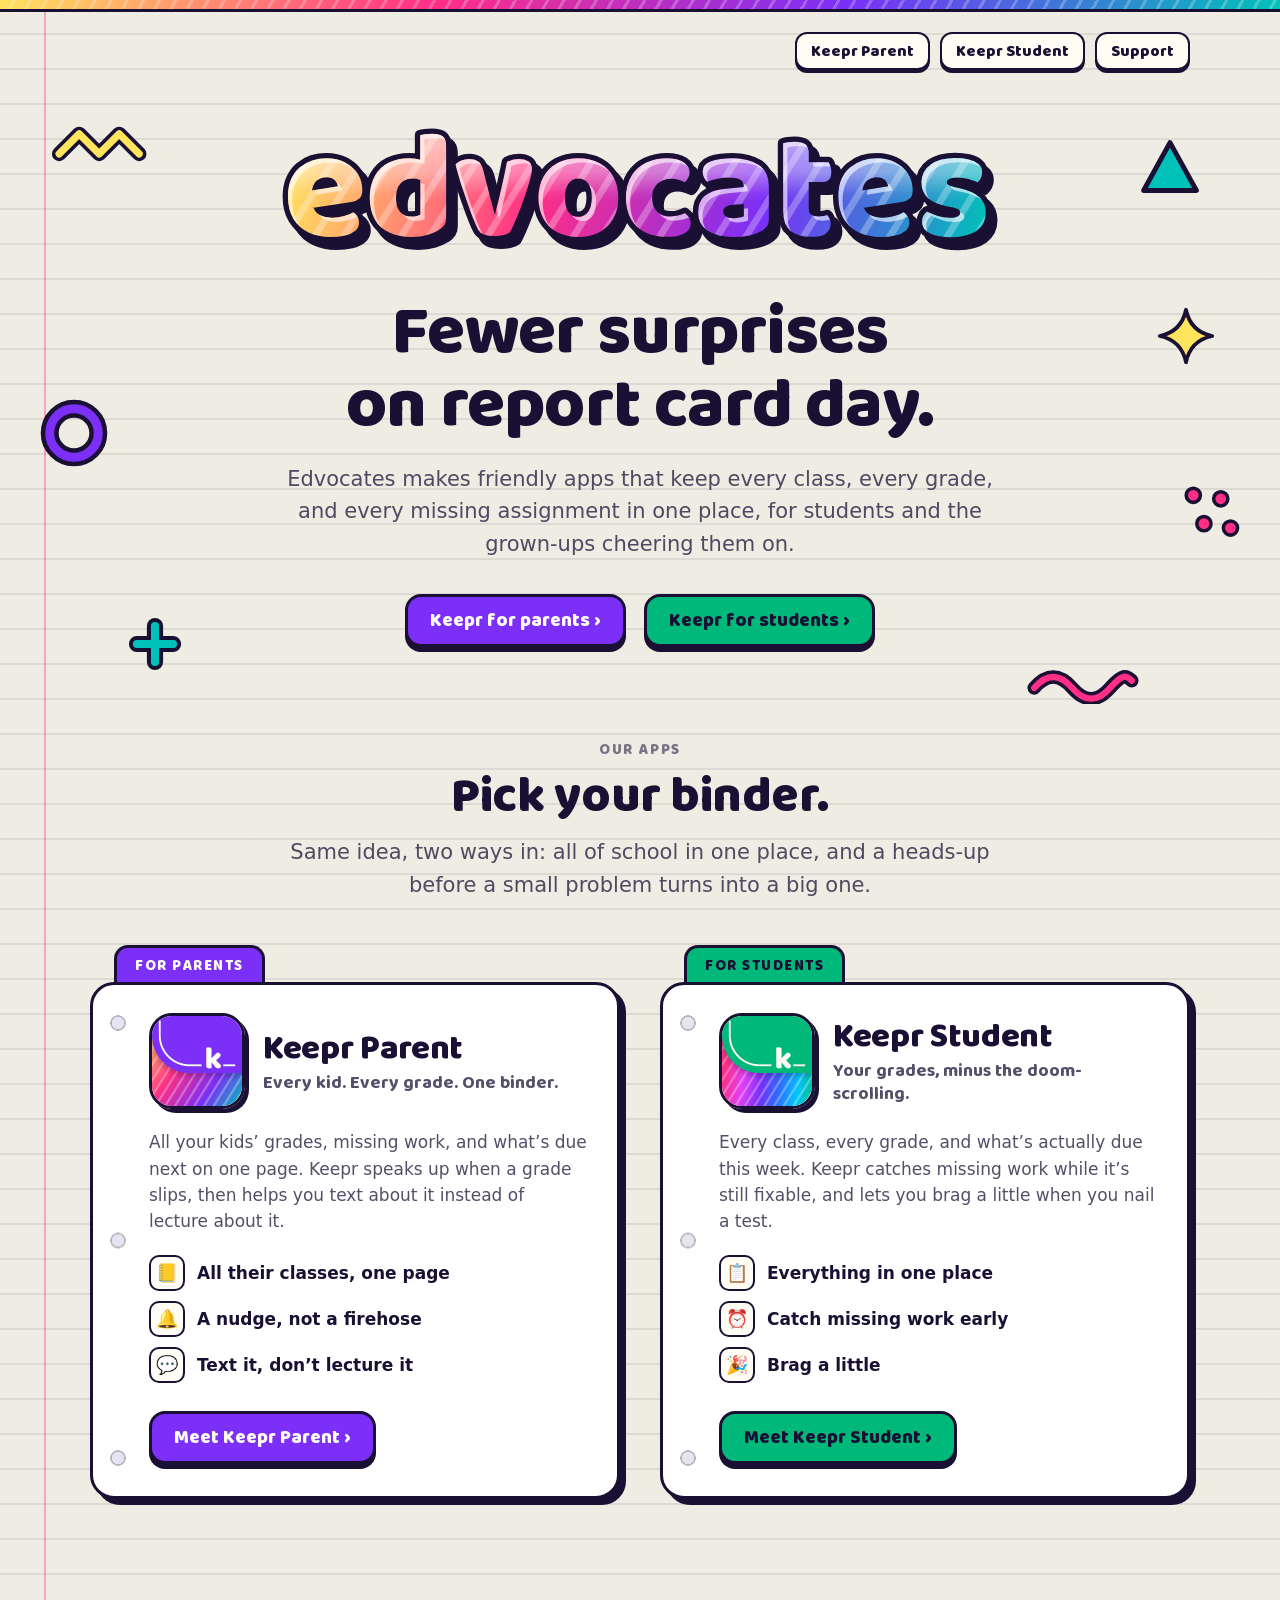
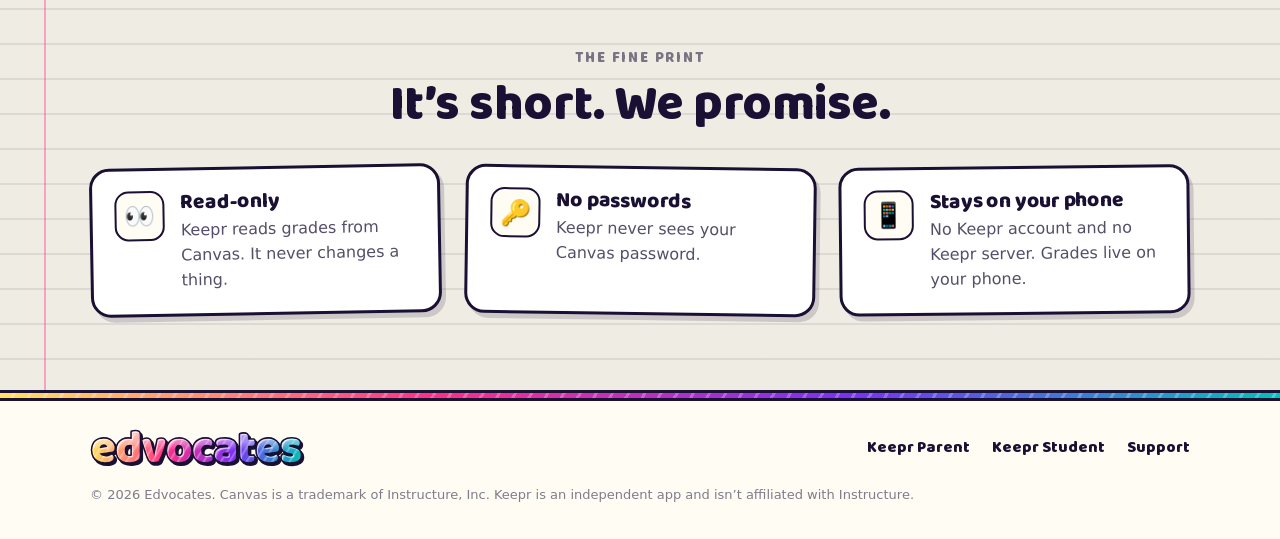
==== public/index.html @ aea4eb7f "Prepare the site for Cloudflare Workers hosting Move the site into public/ and add wrangler.jsonc so" ====
<!doctype html>
<html lang="en">
<head>
  <meta charset="utf-8">
  <meta name="viewport" content="width=device-width, initial-scale=1">
  <title>Edvocates · Cool tools for school</title>
  <meta name="description" content="Edvocates makes Keepr Parent and Keepr Student: friendly apps that keep every class, every grade, and every missing assignment in one place.">
  <link rel="canonical" href="https://edvocates.com/">
  <meta name="theme-color" content="#1A1033">
  <link rel="icon" href="favicon.ico" sizes="32x32">
  <link rel="icon" href="favicon.svg" type="image/svg+xml">
  <link rel="preload" href="assets/fonts/baloo2-latin.woff2" as="font" type="font/woff2" crossorigin>
  <link rel="stylesheet" href="assets/site.css">
  <meta property="og:type" content="website">
  <meta property="og:site_name" content="Edvocates">
  <meta property="og:title" content="Edvocates · Cool tools for school">
  <meta property="og:description" content="Friendly apps that keep every class, every grade, and every missing assignment in one place.">
  <meta property="og:url" content="https://edvocates.com/">
  <meta property="og:image" content="https://edvocates.com/assets/img/og-image.png">
  <meta property="og:image:width" content="1200">
  <meta property="og:image:height" content="630">
  <meta property="og:image:alt" content="The Edvocates wordmark above the Keepr Parent and Keepr Student app icons">
  <meta name="twitter:card" content="summary_large_image">
</head>
<body>
  <a class="skip btn" href="#main">Skip to content</a>

  <header class="site-header site-header--home">
    <div class="wrap">
      <nav class="nav" aria-label="Main">
        <a href="/keepr-parent">Keepr Parent</a>
        <a href="/keepr-student">Keepr Student</a>
        <a href="/support">Support</a>
      </nav>
    </div>
  </header>

  <main id="main">
    <section class="hero">
      <div class="confetti" aria-hidden="true">
        <svg class="c1" viewBox="0 0 110 44"><g fill="none" stroke-linecap="round" stroke-linejoin="round"><path d="M9 34L31 12L53 34L75 12L97 34" stroke="#1A1033" stroke-width="16"/><path d="M9 34L31 12L53 34L75 12L97 34" stroke="#FFE45E" stroke-width="8"/></g></svg>
        <svg class="c2" viewBox="0 0 80 74"><path d="M40 8L72 66H8Z" fill="#00C2B8" stroke="#1A1033" stroke-width="6" stroke-linejoin="round"/></svg>
        <svg class="c3" viewBox="0 0 80 80"><circle cx="40" cy="40" r="27" fill="none" stroke="#1A1033" stroke-width="20"/><circle cx="40" cy="40" r="27" fill="none" stroke="#7B2FF7" stroke-width="10"/></svg>
        <svg class="c4" viewBox="0 0 70 70"><g fill="#FF2E86" stroke="#1A1033" stroke-width="4"><circle cx="15" cy="15" r="8"/><circle cx="46" cy="19" r="8"/><circle cx="27" cy="47" r="8"/><circle cx="57" cy="52" r="8"/></g></svg>
        <svg class="c5" viewBox="0 0 80 80"><path d="M40 5Q46 34 75 40Q46 46 40 75Q34 46 5 40Q34 34 40 5Z" fill="#FFE45E" stroke="#1A1033" stroke-width="5" stroke-linejoin="round"/></svg>
        <svg class="c6" viewBox="0 0 124 40"><g fill="none" stroke-linecap="round"><path d="M8 22C22 6 36 6 50 22S78 38 92 22S110 8 116 14" stroke="#1A1033" stroke-width="15"/><path d="M8 22C22 6 36 6 50 22S78 38 92 22S110 8 116 14" stroke="#FF2E86" stroke-width="7"/></g></svg>
        <svg class="c7" viewBox="0 0 60 60"><g stroke-linecap="round"><path d="M30 10V50M10 30H50" stroke="#1A1033" stroke-width="18"/><path d="M30 10V50M10 30H50" stroke="#00C2B8" stroke-width="9"/></g></svg>
      </div>
      <div class="wrap">
        <img class="hero__logo" src="assets/img/edvocates-logo.svg" alt="Edvocates">
        <h1>Fewer surprises on report card day.</h1>
        <p class="lede">Edvocates makes friendly apps that keep every class, every grade, and every missing assignment in one place, for students and the grown-ups cheering them on.</p>
        <div class="hero__cta">
          <a class="btn btn--parent" href="/keepr-parent">Keepr for parents ›</a>
          <a class="btn btn--student" href="/keepr-student">Keepr for students ›</a>
        </div>
      </div>
    </section>

    <section class="section section--tight" aria-labelledby="apps-title">
      <div class="wrap">
        <div class="center">
          <p class="eyebrow">Our apps</p>
          <h2 id="apps-title">Pick your binder.</h2>
          <p class="lede">Same idea, two ways in: all of school in one place, and a heads-up before a small problem turns into a big one.</p>
        </div>

        <div class="apps">
          <article class="folder theme-parent">
            <span class="folder__tab">For parents</span>
            <div class="folder__body app-card">
              <div class="app-card__head">
                <img class="app-icon wiggle" src="assets/img/keepr-parent-icon.png" alt="" width="96" height="96">
                <div>
                  <h3>Keepr Parent</h3>
                  <p class="app-card__tagline">Every kid. Every grade. One binder.</p>
                </div>
              </div>
              <p class="app-card__blurb">All your kids’ grades, missing work, and what’s due next on one page. Keepr speaks up when a grade slips, then helps you text about it instead of lecture about it.</p>
              <ul class="minis">
                <li><span class="emo" aria-hidden="true">📒</span>All their classes, one page</li>
                <li><span class="emo" aria-hidden="true">🔔</span>A nudge, not a firehose</li>
                <li><span class="emo" aria-hidden="true">💬</span>Text it, don’t lecture it</li>
              </ul>
              <a class="btn btn--parent" href="/keepr-parent">Meet Keepr Parent ›</a>
            </div>
          </article>

          <article class="folder theme-student">
            <span class="folder__tab">For students</span>
            <div class="folder__body app-card">
              <div class="app-card__head">
                <img class="app-icon wiggle" src="assets/img/keepr-student-icon.png" alt="" width="96" height="96">
                <div>
                  <h3>Keepr Student</h3>
                  <p class="app-card__tagline">Your grades, minus the doom-scrolling.</p>
                </div>
              </div>
              <p class="app-card__blurb">Every class, every grade, and what’s actually due this week. Keepr catches missing work while it’s still fixable, and lets you brag a little when you nail a test.</p>
              <ul class="minis">
                <li><span class="emo" aria-hidden="true">📋</span>Everything in one place</li>
                <li><span class="emo" aria-hidden="true">⏰</span>Catch missing work early</li>
                <li><span class="emo" aria-hidden="true">🎉</span>Brag a little</li>
              </ul>
              <a class="btn btn--student" href="/keepr-student">Meet Keepr Student ›</a>
            </div>
          </article>
        </div>
      </div>
    </section>

    <section class="section" aria-labelledby="promise-title">
      <div class="wrap center">
        <p class="eyebrow">The fine print</p>
        <h2 id="promise-title">It’s short. We promise.</h2>
        <div class="promises">
          <div class="promise">
            <span class="emo" aria-hidden="true">👀</span>
            <div><h3>Read-only</h3><p>Keepr reads grades from Canvas. It never changes a thing.</p></div>
          </div>
          <div class="promise">
            <span class="emo" aria-hidden="true">🔑</span>
            <div><h3>No passwords</h3><p>Keepr never sees your Canvas password.</p></div>
          </div>
          <div class="promise">
            <span class="emo" aria-hidden="true">📱</span>
            <div><h3>Stays on your phone</h3><p>No Keepr account and no Keepr server. Grades live on your phone.</p></div>
          </div>
        </div>
      </div>
    </section>
  </main>

  <footer class="site-footer">
    <div class="wrap">
      <a class="foot-brand" href="/"><img src="assets/img/edvocates-logo.svg" alt="Edvocates"></a>
      <nav class="foot-links" aria-label="Footer">
        <a href="/keepr-parent">Keepr Parent</a>
        <a href="/keepr-student">Keepr Student</a>
        <a href="/support">Support</a>
      </nav>
      <p class="fine">© 2026 Edvocates. Canvas is a trademark of Instructure, Inc. Keepr is an independent app and isn’t affiliated with Instructure.</p>
    </div>
  </footer>
</body>
</html>
---- public/assets/site.css ----
/* edvocates.com — one stylesheet for every page.
   The look comes straight from the Keepr apps: ruled notebook paper, chunky
   ink-outlined stickers with hard offset shadows, holo foil, and Baloo 2 for
   anything that should feel puffy. */

@font-face {
  font-family: "Baloo 2";
  src: url("fonts/baloo2-latin.woff2") format("woff2");
  font-weight: 600 800;
  font-style: normal;
  font-display: swap;
  unicode-range: U+0000-00FF, U+0131, U+0152-0153, U+02BB-02BC, U+02C6, U+02DA, U+02DC, U+0304, U+0308, U+0329, U+2000-206F, U+20AC, U+2122, U+2191, U+2193, U+2212, U+2215, U+FEFF, U+FFFD;
}

:root {
  --ink: #1A1033;
  --ink-70: rgba(26, 16, 51, .74);
  --ink-50: rgba(26, 16, 51, .55);
  --pink: #FF2E86;
  --purple: #7B2FF7;
  --teal: #00C2B8;
  --yellow: #FFE45E;
  --cream: #FFFCF4;
  --canvas: #EFECE4;
  --green: #00B87A;

  /* Keepr Parent's foil, and Keepr Student's (the stops from its app icon). */
  --holo: linear-gradient(120deg, #FFE45E 0%, #FF2E86 34%, #7B2FF7 66%, #00C2B8 100%);
  --holo-student: linear-gradient(120deg, #FF2E86 8%, #E040FB 28%, #7B2FF7 46%, #2F6BFF 64%, #00C8FF 82%, #00B87A 100%);
  --stripes: repeating-linear-gradient(120deg, rgba(255, 255, 255, 0) 0 11px, rgba(255, 255, 255, .24) 11px 14px);

  --accent: var(--pink);
  --accent-text: var(--ink);
  --foil: var(--holo);

  --display: "Baloo 2", ui-rounded, "SF Pro Rounded", system-ui, sans-serif;
  --body: -apple-system, BlinkMacSystemFont, "Segoe UI", system-ui, Roboto, "Helvetica Neue", Arial, sans-serif;

  --line: 3px solid var(--ink);
  --shadow: 6px 6px 0 var(--ink);
  --shadow-soft: 4px 5px 0 rgba(26, 16, 51, .16);

  color-scheme: light;
}

.theme-parent { --accent: var(--purple); --accent-text: var(--cream); --foil: var(--holo); }
.theme-student { --accent: var(--green); --accent-text: var(--ink); --foil: var(--holo-student); }

/* ---------- base ---------- */

*, *::before, *::after { box-sizing: border-box; }

html { -webkit-text-size-adjust: 100%; text-size-adjust: 100%; }

body {
  --margin-x: 44px;
  margin: 0;
  min-height: 100vh;
  display: flex;
  flex-direction: column;
  font: 500 17px/1.55 var(--body);
  color: var(--ink);
  background-color: var(--canvas);
  /* notebook paper: a pink margin rule over faint ink lines */
  background-image:
    linear-gradient(90deg, transparent 0 var(--margin-x), rgba(255, 46, 134, .38) var(--margin-x) calc(var(--margin-x) + 2px), transparent calc(var(--margin-x) + 2px)),
    repeating-linear-gradient(180deg, transparent 0 33px, rgba(26, 16, 51, .085) 33px 35px);
}

/* the foil strip across the very top of every page */
body::before {
  content: "";
  display: block;
  height: 12px;
  background: var(--stripes), var(--foil);
  border-bottom: var(--line);
}

img, svg { max-width: 100%; height: auto; display: block; }

a { color: var(--purple); text-decoration-thickness: 2px; text-underline-offset: 3px; }
a:hover { color: var(--pink); }

:focus-visible { outline: 3px solid var(--purple); outline-offset: 4px; border-radius: 8px; }

h1, h2, h3 {
  margin: 0;
  font-family: var(--display);
  font-weight: 800;
  line-height: 1.04;
  letter-spacing: -.01em;
  text-wrap: balance;
}
h1 { font-size: clamp(40px, 6.2vw, 70px); }
h2 { font-size: clamp(32px, 4.4vw, 50px); }
h3 { font-size: 22px; line-height: 1.15; }

p { margin: 0; }

.wrap { width: min(1100px, 100% - 48px); margin-inline: auto; }
main { flex: 1; }
.section { padding-block: clamp(40px, 6vw, 76px); }
.section--tight { padding-top: 0; }

.lede { font-size: clamp(18px, 2vw, 21px); color: var(--ink-70); max-width: 34em; text-wrap: pretty; }
.center { text-align: center; }
.center .lede { margin-inline: auto; }
.center .perks { margin-inline: auto; text-align: left; }
h2 + .lede { margin-top: 14px; }

.eyebrow {
  margin: 0 0 12px;
  font: 800 15px/1 var(--display);
  letter-spacing: .12em;
  text-transform: uppercase;
  color: var(--ink-50);
}

.nowrap { white-space: nowrap; }

.vh {
  position: absolute !important;
  width: 1px; height: 1px;
  overflow: hidden;
  clip: rect(0 0 0 0);
  white-space: nowrap;
}

.skip {
  position: absolute;
  left: 16px; top: -100px;
  z-index: 10;
}
.skip:focus { top: 22px; }

/* ---------- stickers, labels, buttons ---------- */

.label {
  display: inline-block;
  padding: 7px 12px 5px;
  font: 800 14px/1 var(--display);
  letter-spacing: .1em;
  text-transform: uppercase;
  color: var(--ink);
  background: var(--yellow);
  border: 2.5px solid var(--ink);
  border-radius: 9px;
  rotate: -2.5deg;
}

.emo {
  flex: none;
  display: grid;
  place-items: center;
  width: 50px; height: 50px;
  font-size: 25px;
  line-height: 1;
  background: var(--cream);
  border: 2.5px solid var(--ink);
  border-radius: 14px;
}

.btn {
  display: inline-flex;
  align-items: center;
  justify-content: center;
  gap: 10px;
  padding: 15px 22px 13px;
  font: 800 19px/1 var(--display);
  color: var(--ink);
  text-decoration: none;
  background: var(--cream);
  border: var(--line);
  border-radius: 16px;
  box-shadow: 0 5px 0 var(--ink);
  transition: transform .12s ease, box-shadow .12s ease;
}
.btn:hover { color: inherit; transform: translateY(-2px); box-shadow: 0 7px 0 var(--ink); }
.btn:active { transform: translateY(3px); box-shadow: 0 2px 0 var(--ink); }
.btn--parent { background: var(--purple); color: var(--cream); }
.btn--student { background: var(--green); color: var(--ink); }
.btn--parent:hover { color: var(--cream); }
.btn--student:hover { color: var(--ink); }

/* Stand-in until the App Store listing is live. */
.btn--soon { cursor: default; background: #fff; }
.btn--soon:hover, .btn--soon:active { transform: none; box-shadow: 0 5px 0 var(--ink); }
.btn--soon .label { font-size: 12px; padding: 5px 8px 3px; }

/* ---------- header ---------- */

.site-header { padding-block: 20px; }
.site-header .wrap {
  display: flex;
  flex-wrap: wrap;
  align-items: center;
  justify-content: space-between;
  gap: 16px 24px;
}
/* The home page leads with the big wordmark, so its header is just the nav. */
.site-header--home .wrap { justify-content: flex-end; }

.brand { display: inline-flex; border-radius: 14px; }
.brand img { width: auto; height: 56px; }

.nav { display: flex; flex-wrap: wrap; gap: 10px; }
.nav a {
  padding: 10px 14px 8px;
  font: 800 16px/1 var(--display);
  color: var(--ink);
  text-decoration: none;
  background: var(--cream);
  border: 2.5px solid var(--ink);
  border-radius: 12px;
  box-shadow: 0 3px 0 var(--ink);
  transition: transform .12s ease, box-shadow .12s ease;
}
.nav a:hover { color: var(--ink); transform: translateY(-2px); box-shadow: 0 5px 0 var(--ink); }
.nav a:active { transform: translateY(2px); box-shadow: 0 1px 0 var(--ink); }
.nav a[aria-current="page"] { background: var(--accent); color: var(--accent-text); }

/* ---------- home hero ---------- */

.hero {
  position: relative;
  padding-block: clamp(12px, 3vw, 36px) clamp(52px, 8vw, 96px);
  text-align: center;
}
.hero > .wrap { position: relative; z-index: 1; }
.hero__logo { width: min(720px, 100%); margin: 0 auto clamp(26px, 4.5vw, 44px); }
.hero h1 { max-width: 12em; margin-inline: auto; }
.hero .lede { margin: 20px auto 0; }
.hero__cta { display: flex; flex-wrap: wrap; justify-content: center; gap: 16px 18px; margin-top: 34px; }

.confetti { position: absolute; inset: 0; z-index: 0; overflow: hidden; pointer-events: none; }
.confetti svg {
  position: absolute;
  width: var(--w, 56px);
  animation: bob var(--t, 7s) ease-in-out infinite;
}
@keyframes bob {
  0%, 100% { transform: translateY(0) rotate(var(--r, 0deg)); }
  50% { transform: translateY(-12px) rotate(calc(var(--r, 0deg) + 8deg)); }
}
.c1 { --w: 100px; --r: -10deg; --t: 7s; top: 5%; left: 4%; }
.c2 { --w: 66px; --r: 12deg; --t: 8s; top: 7%; right: 6%; }
.c3 { --w: 72px; --t: 9s; top: 47%; left: 3%; }
.c4 { --w: 62px; --t: 6.5s; top: 60%; right: 3%; }
.c5 { --w: 60px; --r: 8deg; --t: 7.5s; top: 33%; right: 5%; }
.c6 { --w: 112px; --r: -6deg; --t: 8.5s; bottom: 6%; right: 11%; }
.c7 { --w: 54px; --r: 20deg; --t: 6s; bottom: 11%; left: 10%; }

/* ---------- home: the two app folders ---------- */

.apps {
  display: grid;
  grid-template-columns: repeat(auto-fit, minmax(min(100%, 440px), 1fr));
  gap: 48px 40px;
  margin-top: 44px;
}

.folder { display: flex; flex-direction: column; }
.folder__tab {
  align-self: flex-start;
  margin-left: 24px;
  padding: 11px 18px 8px;
  font: 800 15px/1 var(--display);
  letter-spacing: .1em;
  text-transform: uppercase;
  color: var(--accent-text);
  background: var(--accent);
  border: var(--line);
  border-bottom: 0;
  border-radius: 14px 14px 0 0;
}
.folder__body {
  position: relative;
  flex: 1;
  display: flex;
  flex-direction: column;
  padding: 28px 30px 32px 56px;
  background: #fff;
  border: var(--line);
  border-radius: 24px;
  box-shadow: var(--shadow);
}
/* three punched binder holes down the left edge, like the app's class cards */
.folder__body::before {
  content: "";
  position: absolute;
  left: 17px; top: 30px; bottom: 30px;
  width: 16px;
  background: radial-gradient(circle at 8px 8px, #E7E4F2 0 6px, rgba(26, 16, 51, .32) 6.5px 7.5px, transparent 8px) 0 0 / 16px calc((100% - 16px) / 2) repeat-y;
}

.app-card__head { display: flex; align-items: center; gap: 18px; }
.app-icon {
  flex: none;
  width: 96px; height: 96px;
  border: var(--line);
  border-radius: 23px;
  box-shadow: 4px 4px 0 var(--ink);
}
.app-card h3 { font-size: clamp(28px, 3vw, 34px); }
.app-card__tagline { margin-top: 4px; font: 700 18px/1.25 var(--display); color: var(--ink-70); }
.app-card__blurb { margin-top: 20px; color: var(--ink-70); }

.minis { display: grid; gap: 10px; margin: 20px 0 28px; padding: 0; list-style: none; }
.minis li { display: flex; align-items: center; gap: 12px; font-weight: 650; }
.minis .emo { width: 36px; height: 36px; font-size: 18px; border-radius: 10px; }
.folder .btn { align-self: flex-start; margin-top: auto; }

/* ---------- promises ---------- */

.promises {
  display: grid;
  grid-template-columns: repeat(auto-fit, minmax(min(100%, 290px), 1fr));
  gap: 24px;
  margin-top: 36px;
}
.promise {
  display: flex;
  gap: 16px;
  align-items: flex-start;
  padding: 20px 22px;
  background: #fff;
  border: var(--line);
  border-radius: 20px;
  box-shadow: var(--shadow-soft);
  text-align: left;
}
.promise:nth-child(1) { rotate: -1deg; }
.promise:nth-child(2) { rotate: .8deg; }
.promise:nth-child(3) { rotate: -.6deg; }
.promise h3 { font-size: 21px; }
.promise p { margin-top: 4px; font-size: 16px; color: var(--ink-70); }

/* ---------- app pages ---------- */

.app-hero {
  display: grid;
  grid-template-columns: minmax(0, 1.12fr) minmax(0, .88fr);
  gap: clamp(36px, 6vw, 80px);
  align-items: center;
  padding-block: clamp(16px, 3vw, 36px) clamp(52px, 8vw, 96px);
}
.app-hero h1 { margin-top: 38px; font-size: clamp(40px, 5.4vw, 64px); }
.app-hero .lede { margin-top: 18px; }
.cta-row { display: flex; flex-wrap: wrap; align-items: center; gap: 16px 20px; margin-top: 30px; }
.cta-note { font-size: 15px; font-weight: 600; color: var(--ink-50); }

/* The binder cover from each app's welcome screen: a flap in the app's
   colour over the foil, with the white rule curving around its corner. */
.binder {
  position: relative;
  height: clamp(200px, 25vw, 260px);
  overflow: hidden;
  background: var(--stripes), var(--foil);
  background-size: auto, 180% 100%;
  border: var(--line);
  border-radius: 30px;
  box-shadow: 6px 7px 0 var(--ink);
  animation: foil 9s ease-in-out infinite alternate;
}
@keyframes foil {
  from { background-position: 0 0, 0% 50%; }
  to { background-position: 0 0, 100% 50%; }
}
.binder__flap {
  position: absolute;
  inset: 0 0 auto 0;
  height: 66%;
  background: var(--accent);
  border-bottom-left-radius: 96px;
  box-shadow: 0 8px 16px rgba(26, 16, 51, .22);
}
.binder__flap::after {
  content: "";
  position: absolute;
  left: 22px; top: 16px; right: -12px; bottom: 22px;
  border-left: 6px solid var(--cream);
  border-bottom: 6px solid var(--cream);
  border-bottom-left-radius: 74px;
}
.binder__mark {
  position: absolute;
  left: 26px; bottom: 18px;
  display: flex;
  align-items: center;
  gap: 12px;
  rotate: -2.5deg;
  font: 800 clamp(40px, 5vw, 52px)/1 var(--display);
  letter-spacing: -.01em;
  color: var(--cream);
  text-shadow: 3px 3px 0 var(--ink);
}
.binder__mark .label { rotate: none; font-size: clamp(12px, 1.4vw, 15px); text-shadow: none; }

.phone {
  width: min(330px, 82vw);
  margin-inline: auto;
  padding: 10px;
  background: var(--ink);
  border-radius: 58px;
  box-shadow: 12px 14px 0 rgba(26, 16, 51, .18);
  rotate: 2.5deg;
}
.phone img { width: 100%; height: auto; border-radius: 48px; }

.perks { display: grid; gap: 16px; margin: 36px 0 0; padding: 0; list-style: none; max-width: 640px; }
.perk {
  display: flex;
  align-items: center;
  gap: 16px;
  padding: 14px 18px;
  background: #fff;
  border: 2.5px solid var(--ink);
  border-radius: 20px;
  box-shadow: 3px 4px 0 rgba(26, 16, 51, .15);
}
.perk:nth-child(odd) { rotate: -.7deg; }
.perk:nth-child(even) { rotate: .7deg; }
.perk h3 { font-size: 21px; }
.perk p { margin-top: 2px; color: var(--ink-70); font-weight: 600; }

.features {
  display: grid;
  grid-template-columns: repeat(auto-fit, minmax(min(100%, 310px), 1fr));
  gap: 22px;
  margin-top: 38px;
}
.feature {
  padding: 22px;
  background: #fff;
  border: 2.5px solid var(--ink);
  border-radius: 20px;
  box-shadow: var(--shadow-soft);
  transition: transform .15s ease, box-shadow .15s ease;
}
.feature:hover { transform: translateY(-3px) rotate(-.6deg); box-shadow: 6px 8px 0 rgba(26, 16, 51, .2); }
.feature h3 { margin: 14px 0 6px; font-size: 21px; }
.feature p { color: var(--ink-70); font-size: 16px; }

.steps {
  display: grid;
  grid-template-columns: repeat(auto-fit, minmax(min(100%, 290px), 1fr));
  gap: 38px 24px;
  margin: 52px 0 0;
  padding: 0;
  list-style: none;
  counter-reset: step;
}
.steps li {
  position: relative;
  padding: 38px 24px 24px;
  background: #fff;
  border: var(--line);
  border-radius: 20px;
  box-shadow: var(--shadow);
  counter-increment: step;
}
.steps li::before {
  content: counter(step);
  position: absolute;
  top: -24px; left: 20px;
  display: grid;
  place-items: center;
  width: 48px; height: 48px;
  font: 800 26px/1 var(--display);
  color: var(--accent-text);
  background: var(--accent);
  border: var(--line);
  border-radius: 50%;
}
.steps h3 { font-size: 22px; }
.steps p { margin-top: 6px; color: var(--ink-70); font-size: 16px; }

.callout {
  display: flex;
  flex-wrap: wrap;
  align-items: center;
  gap: 22px 28px;
  padding: 26px 30px;
  background: #fff;
  border: var(--line);
  border-radius: 26px;
  box-shadow: var(--shadow);
}
.callout__foil {
  flex: none;
  display: grid;
  place-items: center;
  width: 84px; height: 84px;
  font-size: 40px;
  background: var(--stripes), var(--foil);
  border: var(--line);
  border-radius: 22px;
  rotate: -5deg;
}
.callout__text { flex: 1 1 320px; }
.callout h2 { font-size: clamp(28px, 3.4vw, 38px); }
.callout p { margin-top: 6px; color: var(--ink-70); }

/* ---------- support ---------- */

.support { padding-block: clamp(40px, 8vw, 100px) clamp(64px, 10vw, 120px); text-align: center; }
.support .lede { margin: 18px auto 0; }
.support-card {
  position: relative;
  display: inline-block;
  max-width: 100%;
  margin-top: 56px;
  padding: 44px clamp(18px, 6vw, 60px) 36px;
  background: #fff;
  border: var(--line);
  border-radius: 28px;
  box-shadow: 8px 9px 0 var(--ink);
  rotate: -1.2deg;
}
.support-card .label { position: absolute; top: -20px; left: 50%; translate: -50% 0; }
.support-email {
  font: 800 clamp(20px, 6vw, 48px)/1.1 var(--display);
  color: var(--purple);
  text-decoration: none;
  overflow-wrap: anywhere;
}
.support-email:hover { color: var(--pink); }
.support-card p { margin-top: 14px; color: var(--ink-70); }

/* ---------- footer ---------- */

.site-footer { margin-top: auto; background: var(--cream); border-top: var(--line); }
.site-footer::before { content: ""; display: block; height: 8px; background: var(--stripes), var(--holo); border-bottom: var(--line); }
.site-footer .wrap {
  display: flex;
  flex-wrap: wrap;
  align-items: center;
  justify-content: space-between;
  gap: 18px 28px;
  padding-block: 28px 34px;
}
.foot-brand { display: inline-flex; border-radius: 10px; }
.foot-brand img { width: auto; height: 38px; }
.foot-links { display: flex; flex-wrap: wrap; gap: 8px 22px; }
.foot-links a { font: 800 16px/1 var(--display); color: var(--ink); text-decoration: none; }
.foot-links a:hover { color: var(--purple); }
.fine { flex-basis: 100%; font-size: 13px; color: var(--ink-50); }

/* ---------- a little fun ---------- */

.wiggle:hover { animation: wiggle .45s ease-in-out; }
@keyframes wiggle {
  0%, 100% { transform: rotate(0); }
  30% { transform: rotate(-5deg); }
  70% { transform: rotate(4deg); }
}

/* ---------- small screens ---------- */

@media (max-width: 860px) {
  .app-hero { grid-template-columns: 1fr; }
}

@media (max-width: 640px) {
  body { --margin-x: 14px; font-size: 16px; }
  .wrap { width: min(1100px, 100% - 36px); }
  .site-header .wrap { justify-content: center; }
  .brand img { height: 46px; }
  .nav { justify-content: center; }
  .nav a { padding: 9px 11px 7px; font-size: 15px; }
  .confetti { display: none; }
  .folder__body { padding: 24px 20px 26px 42px; }
  .folder__body::before { left: 12px; }
  .app-icon { width: 76px; height: 76px; border-radius: 19px; }
  .binder__flap { border-bottom-left-radius: 76px; }
  .binder__flap::after { left: 18px; bottom: 18px; border-bottom-left-radius: 58px; }
}

@media (prefers-reduced-motion: reduce) {
  *, *::before, *::after { animation: none !important; transition: none !important; }
}
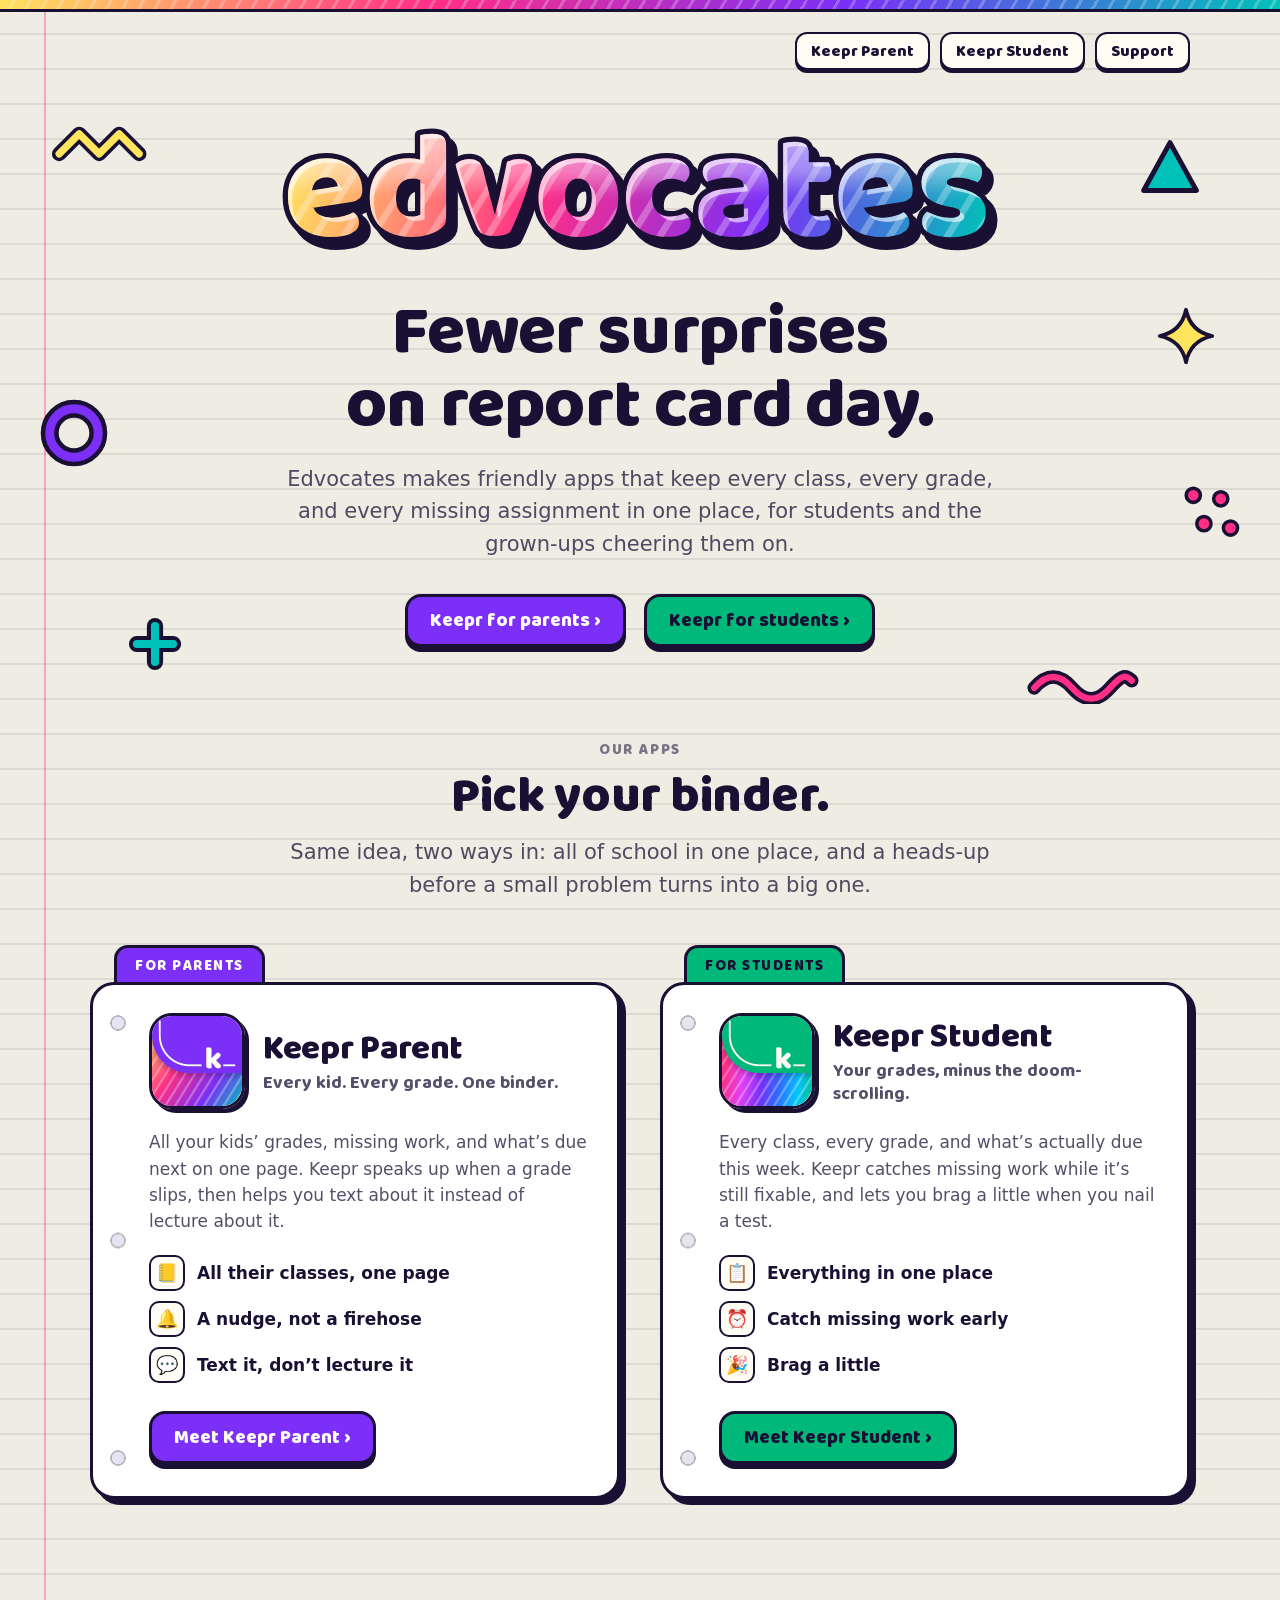
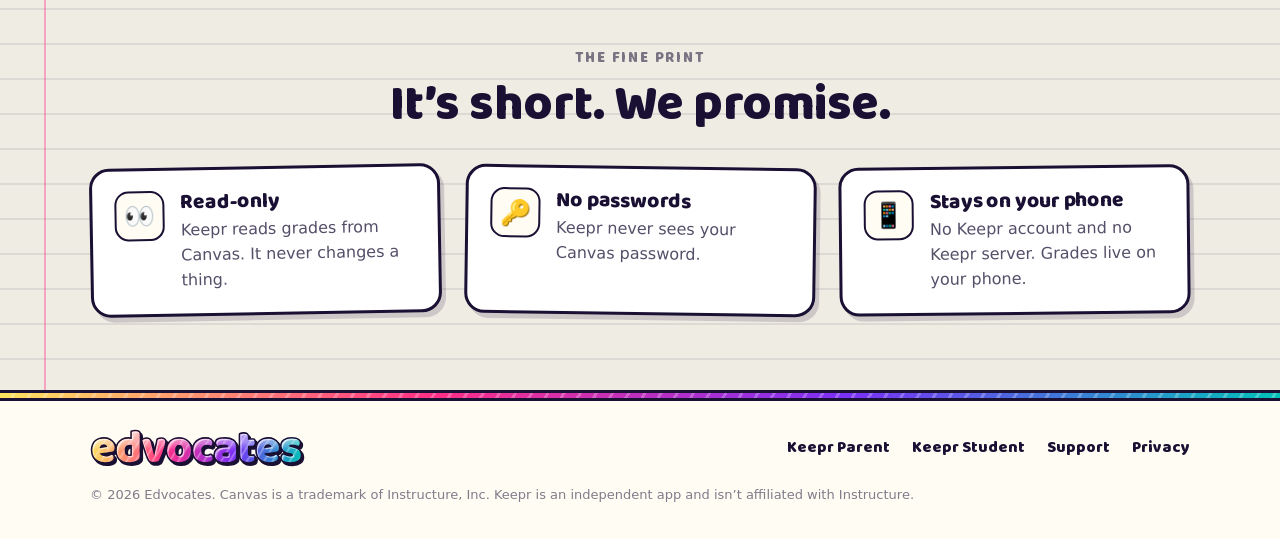
==== commit eeaf8f58: "Add a privacy policy page for the iOS apps Covers what Keepr Parent and Keepr Student access from Ca" ====
--- a/public/index.html
+++ b/public/index.html
@@ -138,6 +138,7 @@
         <a href="/keepr-parent">Keepr Parent</a>
         <a href="/keepr-student">Keepr Student</a>
         <a href="/support">Support</a>
+        <a href="/privacy">Privacy</a>
       </nav>
       <p class="fine">© 2026 Edvocates. Canvas is a trademark of Instructure, Inc. Keepr is an independent app and isn’t affiliated with Instructure.</p>
     </div>
--- a/public/assets/site.css
+++ b/public/assets/site.css
@@ -526,6 +526,21 @@
 }
 .support-email:hover { color: var(--pink); }
 .support-card p { margin-top: 14px; color: var(--ink-70); }
+
+/* ---------- legal ---------- */
+
+.legal { padding-block: clamp(40px, 8vw, 88px) clamp(64px, 10vw, 120px); }
+.legal .wrap { max-width: 760px; }
+.legal .lede { margin-top: 18px; }
+.legal-updated { margin-top: 14px; font-size: 14px; font-weight: 700; color: var(--ink-50); }
+.legal-body { margin-top: 44px; display: grid; gap: 40px; }
+.legal-body h2 { font-size: clamp(22px, 2.6vw, 27px); }
+.legal-body p { margin-top: 10px; color: var(--ink-70); }
+.legal-body p:first-of-type { margin-top: 14px; }
+.legal-body ul { margin: 14px 0 0; padding-left: 22px; color: var(--ink-70); display: grid; gap: 8px; }
+.legal-body li::marker { color: var(--purple); }
+.legal-body strong { color: var(--ink); }
+.legal-body a { font-weight: 700; }
 
 /* ---------- footer ---------- */
 
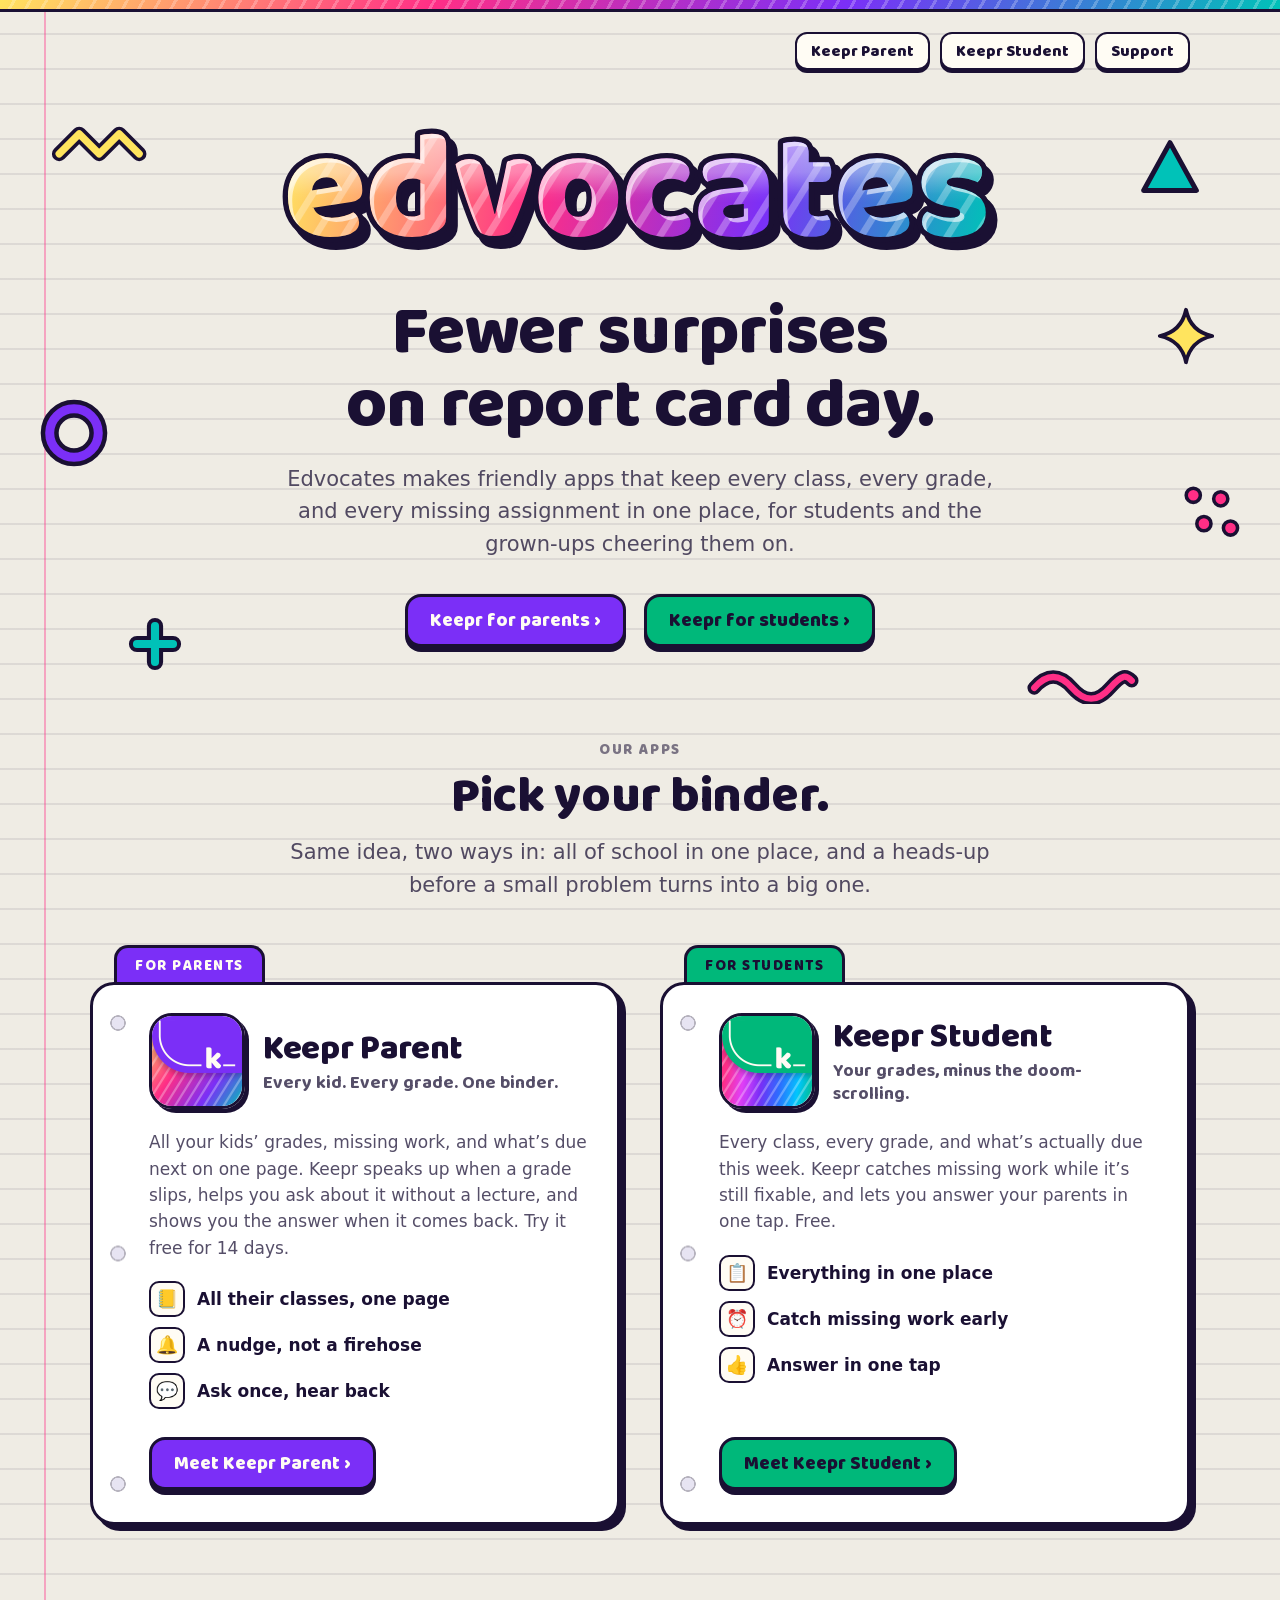
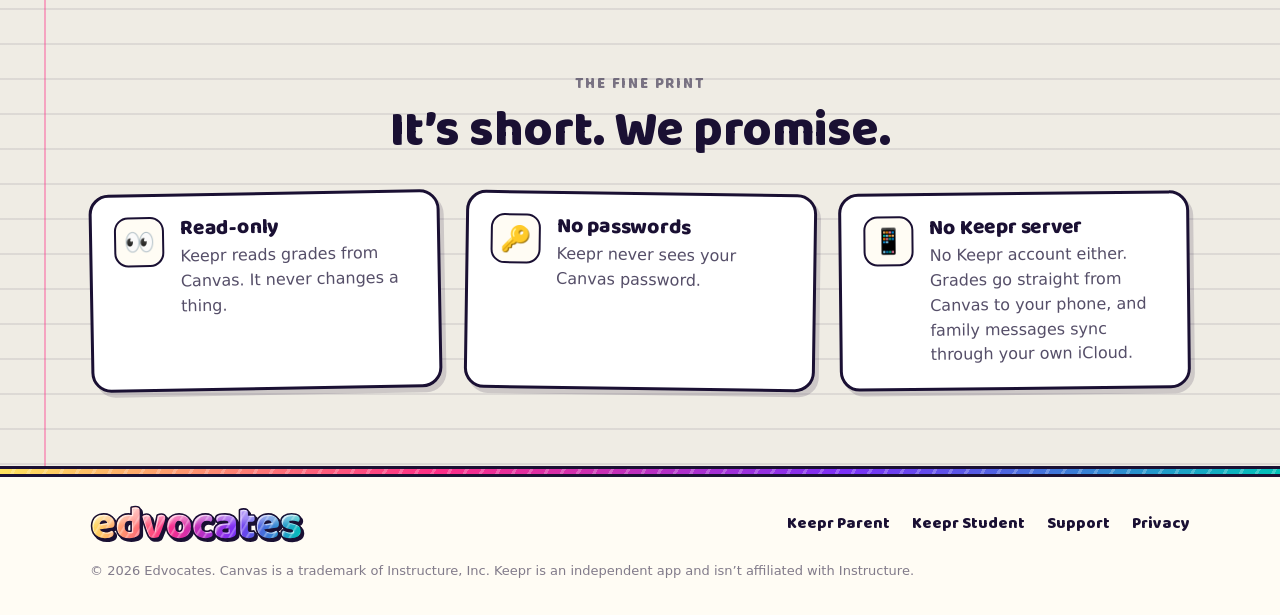
==== commit 470c832c: "Show the beta 8 Keepr features, with new screenshots Both app pages get fresh screens from the curre" ====
--- a/public/index.html
+++ b/public/index.html
@@ -76,11 +76,11 @@
                   <p class="app-card__tagline">Every kid. Every grade. One binder.</p>
                 </div>
               </div>
-              <p class="app-card__blurb">All your kids’ grades, missing work, and what’s due next on one page. Keepr speaks up when a grade slips, then helps you text about it instead of lecture about it.</p>
+              <p class="app-card__blurb">All your kids’ grades, missing work, and what’s due next on one page. Keepr speaks up when a grade slips, helps you ask about it without a lecture, and shows you the answer when it comes back. Try it free for 14 days.</p>
               <ul class="minis">
                 <li><span class="emo" aria-hidden="true">📒</span>All their classes, one page</li>
                 <li><span class="emo" aria-hidden="true">🔔</span>A nudge, not a firehose</li>
-                <li><span class="emo" aria-hidden="true">💬</span>Text it, don’t lecture it</li>
+                <li><span class="emo" aria-hidden="true">💬</span>Ask once, hear back</li>
               </ul>
               <a class="btn btn--parent" href="/keepr-parent">Meet Keepr Parent ›</a>
             </div>
@@ -96,11 +96,11 @@
                   <p class="app-card__tagline">Your grades, minus the doom-scrolling.</p>
                 </div>
               </div>
-              <p class="app-card__blurb">Every class, every grade, and what’s actually due this week. Keepr catches missing work while it’s still fixable, and lets you brag a little when you nail a test.</p>
+              <p class="app-card__blurb">Every class, every grade, and what’s actually due this week. Keepr catches missing work while it’s still fixable, and lets you answer your parents in one tap. Free.</p>
               <ul class="minis">
                 <li><span class="emo" aria-hidden="true">📋</span>Everything in one place</li>
                 <li><span class="emo" aria-hidden="true">⏰</span>Catch missing work early</li>
-                <li><span class="emo" aria-hidden="true">🎉</span>Brag a little</li>
+                <li><span class="emo" aria-hidden="true">👍</span>Answer in one tap</li>
               </ul>
               <a class="btn btn--student" href="/keepr-student">Meet Keepr Student ›</a>
             </div>
@@ -124,7 +124,7 @@
           </div>
           <div class="promise">
             <span class="emo" aria-hidden="true">📱</span>
-            <div><h3>Stays on your phone</h3><p>No Keepr account and no Keepr server. Grades live on your phone.</p></div>
+            <div><h3>No Keepr server</h3><p>No Keepr account either. Grades go straight from Canvas to your phone, and family messages sync through your own iCloud.</p></div>
           </div>
         </div>
       </div>
--- a/public/assets/site.css
+++ b/public/assets/site.css
@@ -440,6 +440,29 @@
 .feature:hover { transform: translateY(-3px) rotate(-.6deg); box-shadow: 6px 8px 0 rgba(26, 16, 51, .2); }
 .feature h3 { margin: 14px 0 6px; font-size: 21px; }
 .feature p { color: var(--ink-70); font-size: 16px; }
+/* "New" sits beside the feature's icon rather than under it. */
+.feature .emo:has(+ .label) { display: inline-grid; vertical-align: middle; }
+.feature .emo + .label { margin-left: 12px; padding: 5px 9px 3px; font-size: 12px; vertical-align: middle; }
+
+/* A few real screens, side by side, each with a line on what it's showing. */
+.tour {
+  display: grid;
+  grid-template-columns: repeat(auto-fit, minmax(min(100%, 240px), 1fr));
+  gap: 48px 28px;
+  margin-top: 48px;
+}
+.shot { margin: 0; text-align: center; }
+.shot .phone {
+  width: min(250px, 72vw);
+  padding: 8px;
+  border-radius: 44px;
+  box-shadow: 8px 10px 0 rgba(26, 16, 51, .16);
+}
+.shot .phone img { border-radius: 36px; }
+.shot:nth-child(odd) .phone { rotate: -1.8deg; }
+.shot:nth-child(even) .phone { rotate: 1.8deg; }
+.shot h3 { margin-top: 26px; font-size: 22px; }
+.shot p { max-width: 300px; margin: 6px auto 0; color: var(--ink-70); font-size: 16px; }
 
 .steps {
   display: grid;
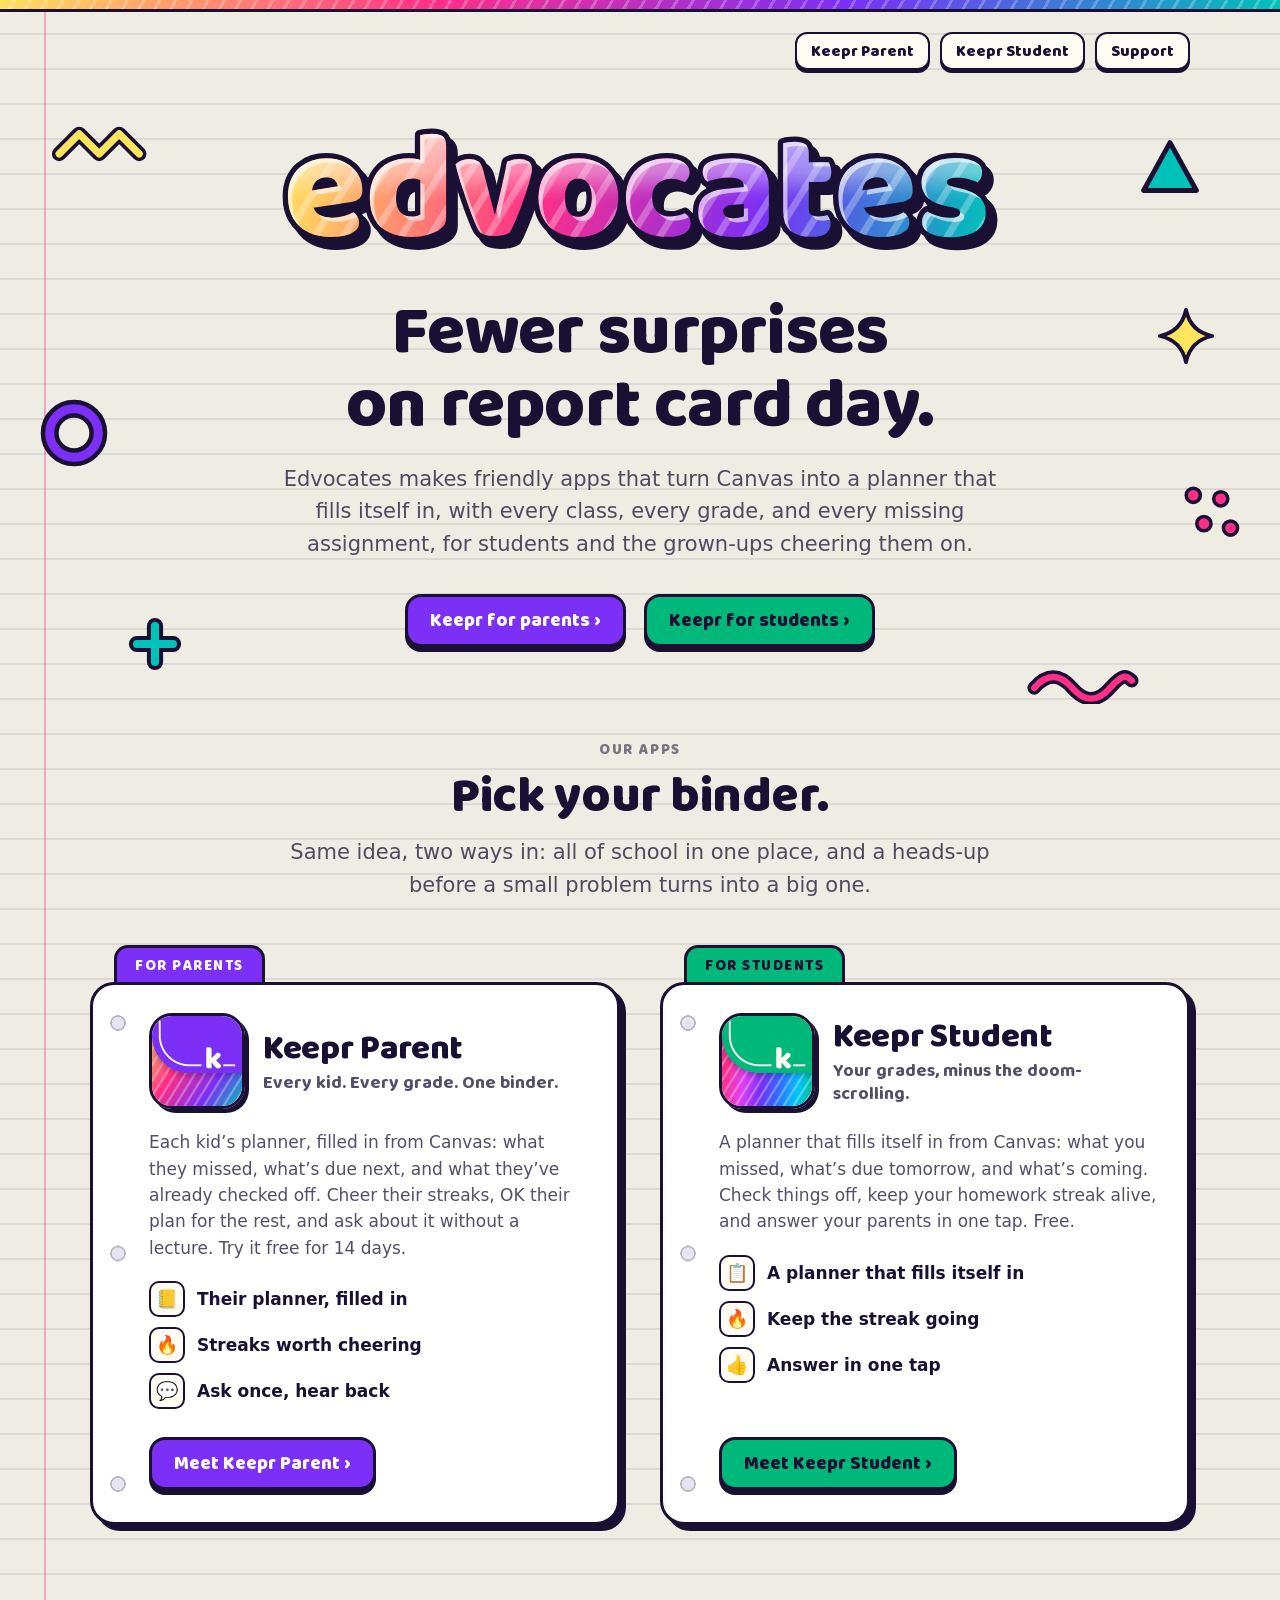
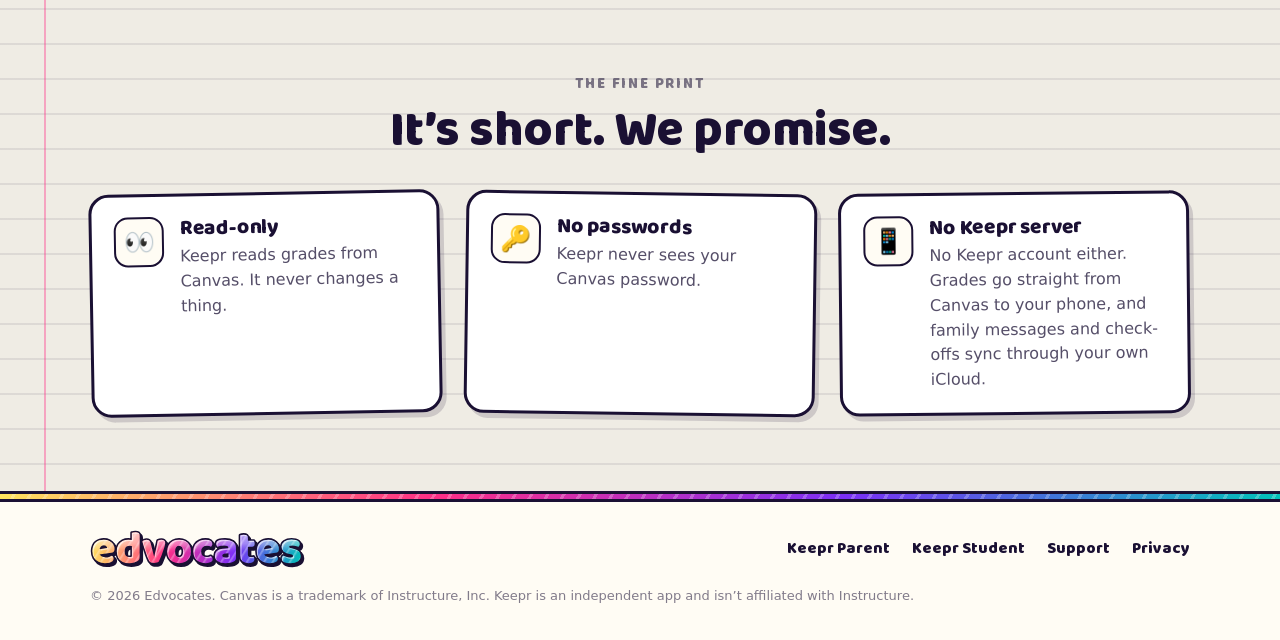
==== commit f0395b11: "Show the Planner, High Fives and streaks, with new screenshots Both app pages now lead with the Buil" ====
--- a/public/index.html
+++ b/public/index.html
@@ -21,6 +21,16 @@
   <meta property="og:image:height" content="630">
   <meta property="og:image:alt" content="The Edvocates wordmark above the Keepr Parent and Keepr Student app icons">
   <meta name="twitter:card" content="summary_large_image">
+  <!-- PostHog web analytics: page views only, kept in memory (no cookies or local storage). -->
+  <script>
+    !function(t,e){var o,n,p,r;e.__SV||(window.posthog=e,e._i=[],e.init=function(i,s,a){function g(t,e){var o=e.split(".");2==o.length&&(t=t[o[0]],e=o[1]),t[e]=function(){t.push([e].concat(Array.prototype.slice.call(arguments,0)))}}(p=t.createElement("script")).type="text/javascript",p.crossOrigin="anonymous",p.async=!0,p.src=s.api_host.replace(".i.posthog.com","-assets.i.posthog.com")+"/static/array.js",(r=t.getElementsByTagName("script")[0]).parentNode.insertBefore(p,r);var u=e;for(void 0!==a?u=e[a]=[]:a="posthog",u.people=u.people||[],u.toString=function(t){var e="posthog";return"posthog"!==a&&(e+="."+a),t||(e+=" (stub)"),e},u.people.toString=function(){return u.toString(1)+".people (stub)"},o="init capture register register_once unregister opt_out_capturing has_opted_out_capturing opt_in_capturing reset identify get_distinct_id".split(" "),n=0;n<o.length;n++)g(u,o[n]);e._i.push([i,s,a])},e.__SV=1)}(document,window.posthog||[]);
+    posthog.init('phc_kYpqgbaCDJi4JeUQjfFLATJrvVNEmpqcBXWxJi4p8hLq', {
+      api_host: 'https://us.i.posthog.com',
+      persistence: 'memory',
+      person_profiles: 'identified_only',
+      disable_session_recording: true
+    });
+  </script>
 </head>
 <body>
   <a class="skip btn" href="#main">Skip to content</a>
@@ -49,7 +59,7 @@
       <div class="wrap">
         <img class="hero__logo" src="assets/img/edvocates-logo.svg" alt="Edvocates">
         <h1>Fewer surprises on report card day.</h1>
-        <p class="lede">Edvocates makes friendly apps that keep every class, every grade, and every missing assignment in one place, for students and the grown-ups cheering them on.</p>
+        <p class="lede">Edvocates makes friendly apps that turn Canvas into a planner that fills itself in, with every class, every grade, and every missing assignment, for students and the grown-ups cheering them on.</p>
         <div class="hero__cta">
           <a class="btn btn--parent" href="/keepr-parent">Keepr for parents ›</a>
           <a class="btn btn--student" href="/keepr-student">Keepr for students ›</a>
@@ -76,10 +86,10 @@
                   <p class="app-card__tagline">Every kid. Every grade. One binder.</p>
                 </div>
               </div>
-              <p class="app-card__blurb">All your kids’ grades, missing work, and what’s due next on one page. Keepr speaks up when a grade slips, helps you ask about it without a lecture, and shows you the answer when it comes back. Try it free for 14 days.</p>
+              <p class="app-card__blurb">Each kid’s planner, filled in from Canvas: what they missed, what’s due next, and what they’ve already checked off. Cheer their streaks, OK their plan for the rest, and ask about it without a lecture. Try it free for 14 days.</p>
               <ul class="minis">
-                <li><span class="emo" aria-hidden="true">📒</span>All their classes, one page</li>
-                <li><span class="emo" aria-hidden="true">🔔</span>A nudge, not a firehose</li>
+                <li><span class="emo" aria-hidden="true">📒</span>Their planner, filled in</li>
+                <li><span class="emo" aria-hidden="true">🔥</span>Streaks worth cheering</li>
                 <li><span class="emo" aria-hidden="true">💬</span>Ask once, hear back</li>
               </ul>
               <a class="btn btn--parent" href="/keepr-parent">Meet Keepr Parent ›</a>
@@ -96,10 +106,10 @@
                   <p class="app-card__tagline">Your grades, minus the doom-scrolling.</p>
                 </div>
               </div>
-              <p class="app-card__blurb">Every class, every grade, and what’s actually due this week. Keepr catches missing work while it’s still fixable, and lets you answer your parents in one tap. Free.</p>
+              <p class="app-card__blurb">A planner that fills itself in from Canvas: what you missed, what’s due tomorrow, and what’s coming. Check things off, keep your homework streak alive, and answer your parents in one tap. Free.</p>
               <ul class="minis">
-                <li><span class="emo" aria-hidden="true">📋</span>Everything in one place</li>
-                <li><span class="emo" aria-hidden="true">⏰</span>Catch missing work early</li>
+                <li><span class="emo" aria-hidden="true">📋</span>A planner that fills itself in</li>
+                <li><span class="emo" aria-hidden="true">🔥</span>Keep the streak going</li>
                 <li><span class="emo" aria-hidden="true">👍</span>Answer in one tap</li>
               </ul>
               <a class="btn btn--student" href="/keepr-student">Meet Keepr Student ›</a>
@@ -124,7 +134,7 @@
           </div>
           <div class="promise">
             <span class="emo" aria-hidden="true">📱</span>
-            <div><h3>No Keepr server</h3><p>No Keepr account either. Grades go straight from Canvas to your phone, and family messages sync through your own iCloud.</p></div>
+            <div><h3>No Keepr server</h3><p>No Keepr account either. Grades go straight from Canvas to your phone, and family messages and check-offs sync through your own iCloud.</p></div>
           </div>
         </div>
       </div>
--- a/public/assets/site.css
+++ b/public/assets/site.css
@@ -549,6 +549,31 @@
 }
 .support-email:hover { color: var(--pink); }
 .support-card p { margin-top: 14px; color: var(--ink-70); }
+
+/* how-to videos */
+.howto-nav { display: flex; flex-wrap: wrap; justify-content: center; gap: 10px; margin-top: 30px; }
+.howto-nav a {
+  padding: 9px 14px 7px; font: 800 15px/1 var(--display); color: var(--ink); text-decoration: none;
+  background: #fff; border: 2.5px solid var(--ink); border-radius: 12px; box-shadow: 0 3px 0 var(--ink);
+}
+.howto-nav a:hover { color: var(--ink); background: var(--yellow); }
+.howto-title { font-size: clamp(28px, 3.6vw, 40px); scroll-margin-top: 20px; }
+.howtos { display: grid; gap: 40px; margin-top: 28px; }
+.howto {
+  display: grid; grid-template-columns: 250px minmax(0, 1fr); gap: 20px 36px; align-items: center;
+  padding: 24px; background: #fff; border: var(--line); border-radius: 26px; box-shadow: var(--shadow-soft);
+}
+.howto .phone--video { width: 100%; max-width: 250px; padding: 8px; border-radius: 42px; rotate: -1.5deg; }
+.howto video { display: block; width: 100%; height: auto; border-radius: 34px; background: var(--cream); }
+.howto h3 { font-size: 24px; }
+.howto p { margin-top: 8px; color: var(--ink-70); max-width: 36em; }
+.faq { display: grid; grid-template-columns: repeat(auto-fit, minmax(min(100%, 320px), 1fr)); gap: 18px; margin-top: 28px; }
+.faq__item { padding: 20px 22px; background: #fff; border: 2.5px solid var(--ink); border-radius: 20px; }
+.faq__item p { margin-top: 6px; color: var(--ink-70); font-size: 16px; }
+@media (max-width: 700px) {
+  .howto { grid-template-columns: 1fr; justify-items: center; text-align: center; }
+  .howto .phone--video { max-width: 230px; }
+}
 
 /* ---------- legal ---------- */
 
